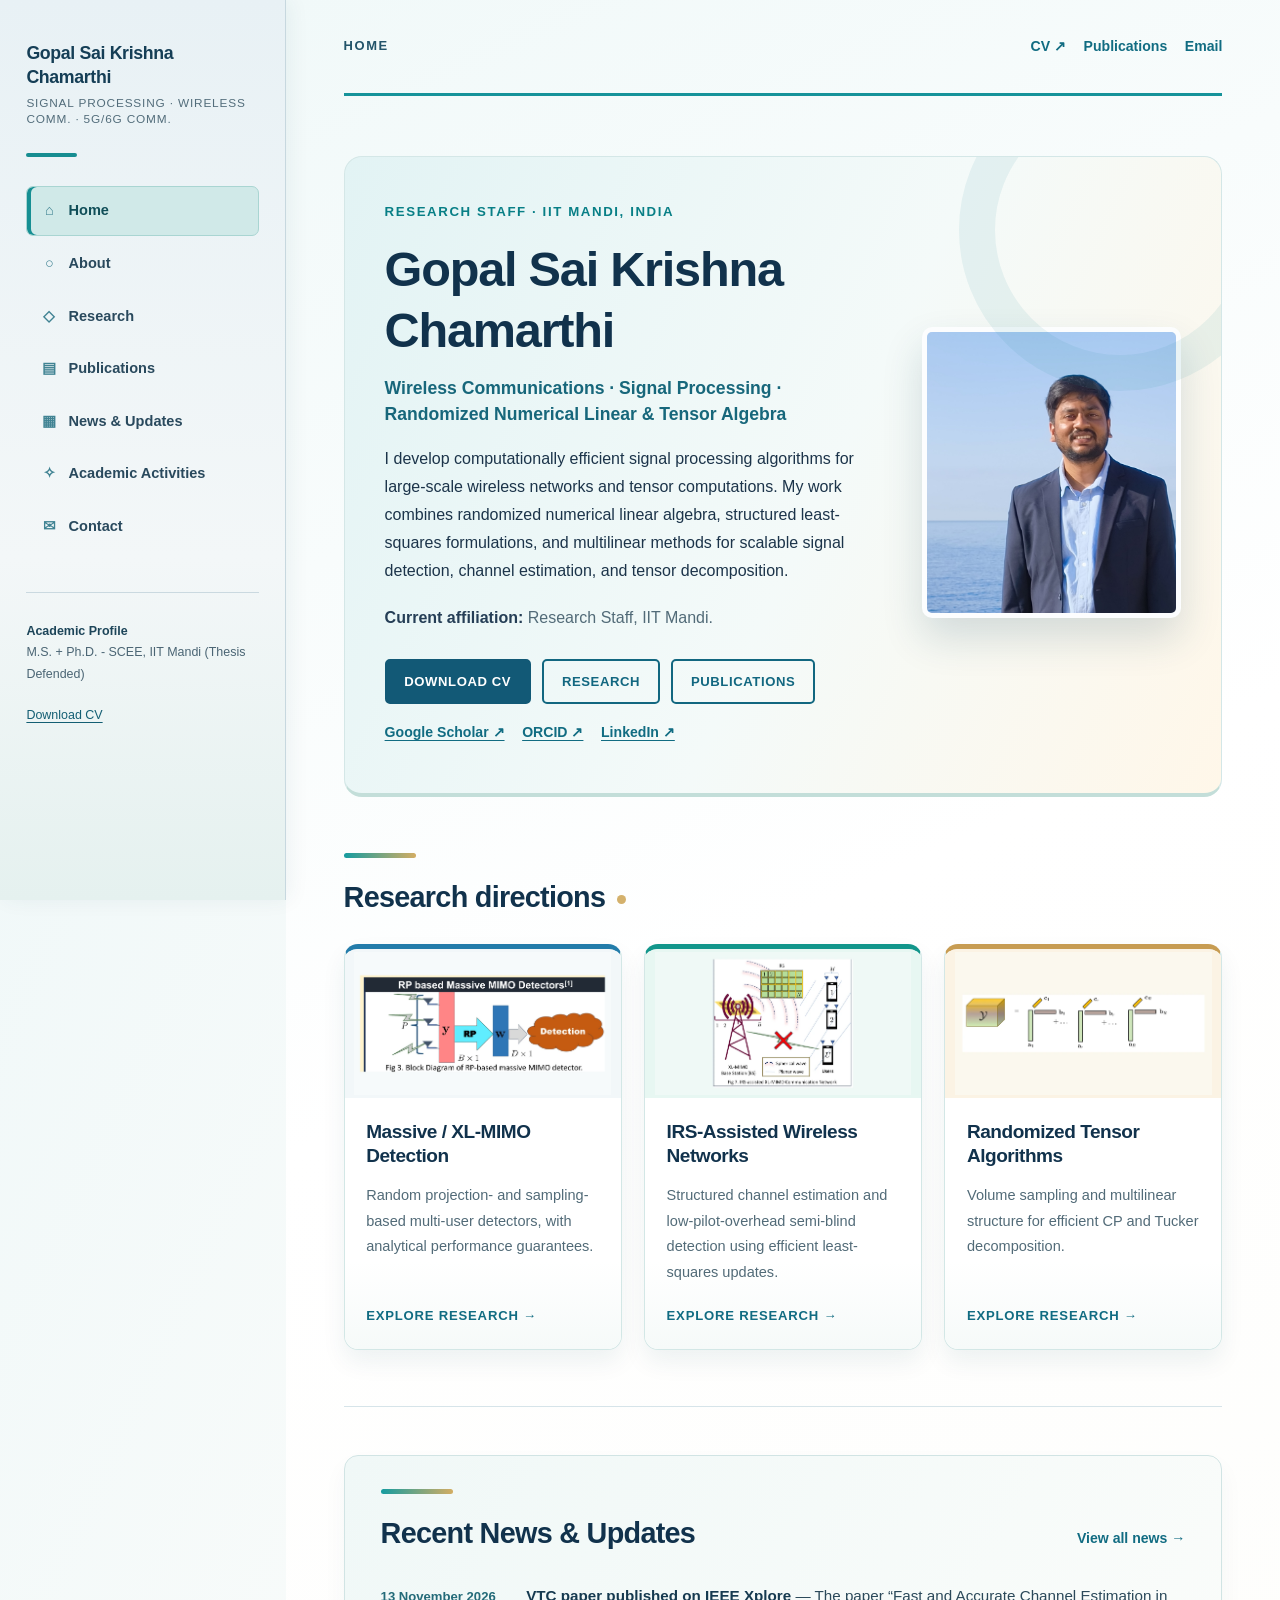
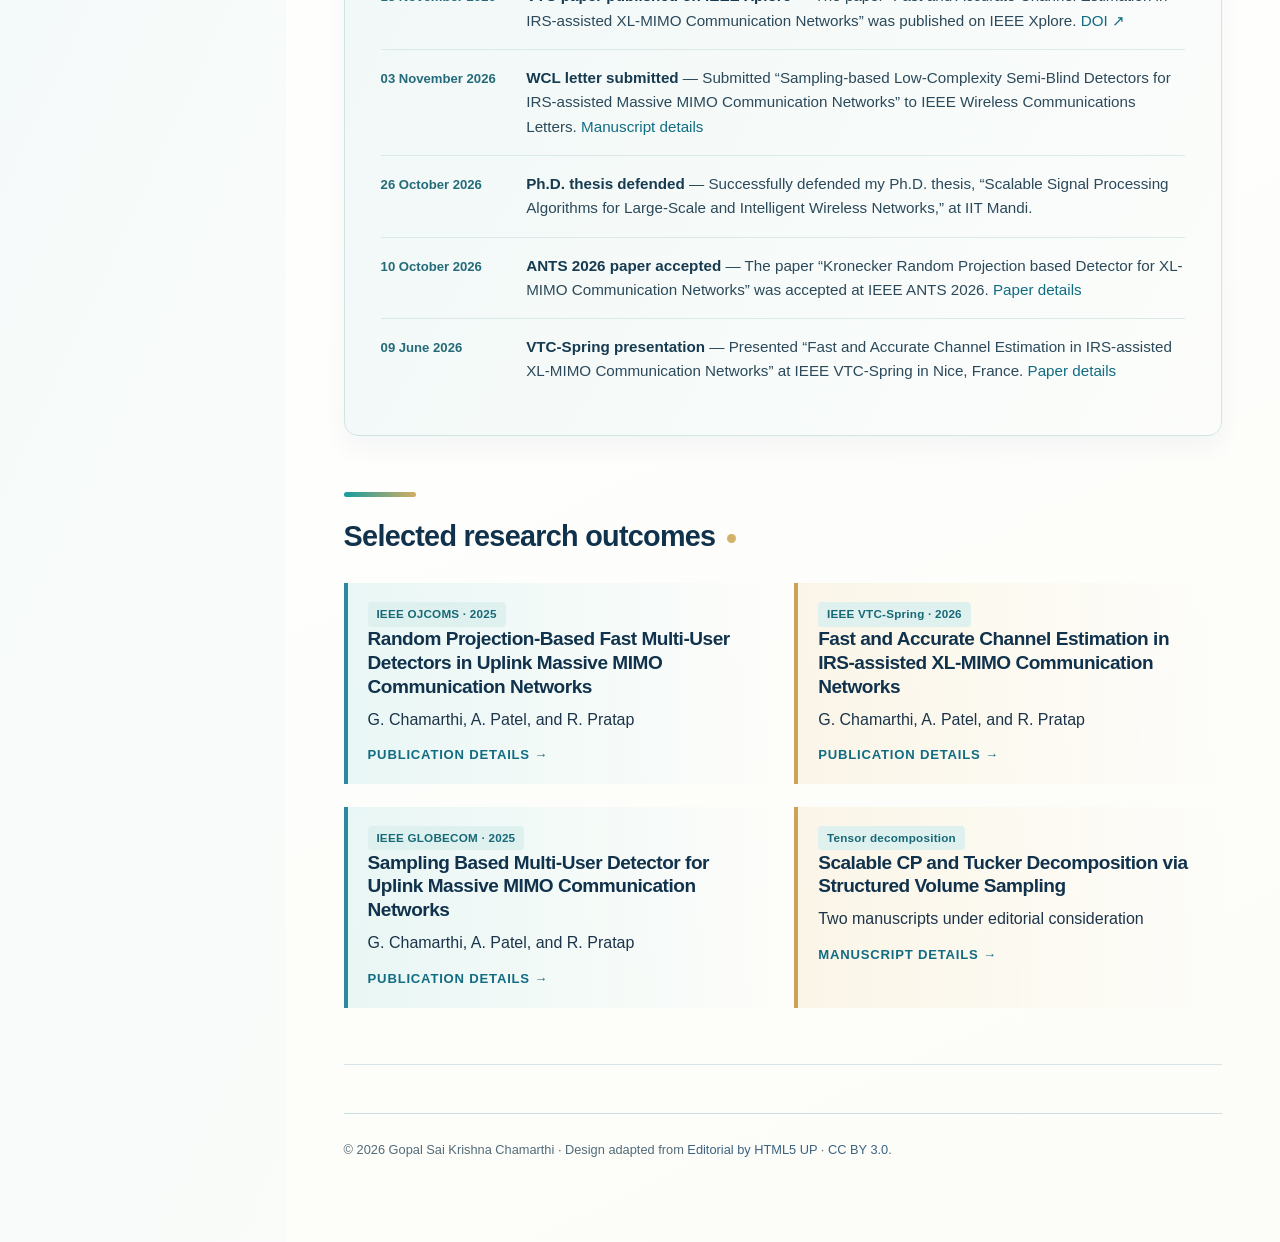
==== index.html @ 13d6a844 "Add files via upload" ====
<!DOCTYPE html>
<html lang="en">
  <head>
    <meta charset="utf-8"/>
    <meta content="width=device-width,initial-scale=1" name="viewport"/>
    <meta content="Research portfolio of Gopal Sai Krishna Chamarthi: wireless communications, scalable signal processing, randomized linear and tensor algebra." name="description"/>
    <meta content="#164f78" name="theme-color"/>
    <title>Home | Gopal Sai Krishna Chamarthi</title>
    <link href="assets/images/favicon.svg" rel="icon" type="image/svg+xml"/>
    <link href="assets/css/custom.css" rel="stylesheet"/>
  </head>
  <body>
    <a class="skip" href="#main-content">Skip to content</a>
    <div class="shell">
      <aside class="sidebar" id="sidebar">
        <a class="brand" href="index.html">Gopal Sai Krishna Chamarthi<small>Signal Processing · Wireless Comm. · 5G/6G Comm.</small></a>
        <div class="side-rule"></div>
        <nav aria-label="Main navigation">
          <a aria-current="page" href="index.html"><span aria-hidden="true">⌂</span>Home</a>
          <a href="about.html"><span aria-hidden="true">○</span>About</a>
          <a href="research.html"><span aria-hidden="true">◇</span>Research</a>
          <a href="publications.html"><span aria-hidden="true">▤</span>Publications</a>
          <a href="news.html"><span aria-hidden="true">▦</span>News &amp; Updates</a>
          <a href="academic.html"><span aria-hidden="true">✧</span>Academic Activities</a>
          <a href="contact.html"><span aria-hidden="true">✉</span>Contact</a>
        </nav>
        <div class="side-bottom">
          <p><strong>Academic Profile</strong><br/>M.S. + Ph.D. - SCEE, IIT Mandi (Thesis Defended)</p>
          <p><a download="" href="assets/documents/Gopal_CV.pdf">Download CV</a></p>
        </div>
      </aside>
      <main class="main" id="main-content">
        <div class="content">
          <header class="topbar">
            <div style="display:flex;align-items:center;gap:1rem">
              <button aria-controls="sidebar" aria-expanded="false" aria-label="Toggle navigation" class="menu-btn" data-menu-toggle="" type="button">☰</button>
              <span class="eyebrow">Home</span>
            </div>
            <div class="top-links">
              <a href="assets/documents/Gopal_CV.pdf" rel="noopener" target="_blank">CV ↗</a>
              <a href="publications.html">Publications</a>
              <a href="mailto:gopalsk43@gmail.com">Email</a>
            </div>
          </header>
          <!-- Homepage introduction and profile links -->
          <section class="hero">
            <div>
              <div class="kicker">Research Staff · IIT Mandi, India</div>
              <h1>Gopal Sai Krishna<br/>Chamarthi</h1>
              <div class="subtitle">Wireless Communications · Signal Processing · Randomized Numerical Linear &amp; Tensor Algebra</div>
              <p>I develop computationally efficient signal processing algorithms for large-scale wireless networks and tensor computations. My work combines randomized numerical linear algebra, structured least-squares formulations, and multilinear methods for scalable signal detection, channel estimation, and tensor decomposition.</p>
              <p class="muted"><strong>Current affiliation: </strong>Research Staff, IIT Mandi.</p>
              <div class="buttons">
                <a class="button primary" download="" href="assets/documents/Gopal_CV.pdf">Download CV</a>
                <a class="button" href="research.html">Research</a>
                <a class="button" href="publications.html">Publications</a>
              </div>
              <div class="profile-shortcuts">
                <a href="https://scholar.google.com/citations?user=K4ahhtEAAAAJ&amp;hl=en&amp;oi=ao" rel="noopener noreferrer" target="_blank">Google Scholar ↗</a>
                <a href="https://orcid.org/0009-0007-7982-9100" rel="noopener noreferrer" target="_blank">ORCID ↗</a>
                <a href="https://www.linkedin.com/in/gopal-sai-krishna-6996a9124/" rel="noopener noreferrer" target="_blank">LinkedIn ↗</a>
              </div>
            </div>
            <div class="portrait"><img alt="Placeholder for academic profile photograph" src="assets/images/profile3.png"/></div>
          </section>
          <section class="section">
            <div class="section-head">
              <div class="section-rule"></div>
              <h2>Research directions</h2>
            </div>
            <div class="grid-3">
              <article class="research-card">
                <img alt="Random-projection detector diagram from a research poster" loading="lazy" src="assets/images/mimo-cover.webp"/>
                <div class="pad">
                  <h3>Massive / XL-MIMO Detection</h3>
                  <p>Random projection- and sampling-based multi-user detectors, with analytical performance guarantees.</p>
                  <a class="mini-link" href="research.html#mimo">Explore research →</a>
                </div>
              </article>
              <article class="research-card">
                <img alt="IRS-assisted XL-MIMO network schematic" loading="lazy" src="assets/images/irs-cover.webp"/>
                <div class="pad">
                  <h3>IRS-Assisted Wireless Networks</h3>
                  <p>Structured channel estimation and low-pilot-overhead semi-blind detection using efficient least-squares updates.</p>
                  <a class="mini-link" href="research.html#irs">Explore research →</a>
                </div>
              </article>
              <article class="research-card">
                <img alt="CP decomposition illustration from a research presentation" loading="lazy" src="assets/images/tensor-cover.webp"/>
                <div class="pad">
                  <h3>Randomized Tensor Algorithms</h3>
                  <p>Volume sampling and multilinear structure for efficient CP and Tucker decomposition.</p>
                  <a class="mini-link" href="research.html#tensors">Explore research →</a>
                </div>
              </article>
            </div>
          </section>
          <!-- Edit the five most recent news entries here -->
          <section aria-labelledby="news-heading" class="news-section" id="latest-news">
            <div class="section-rule"></div>
            <div class="news-header">
              <h2 id="news-heading">Recent News &amp; Updates</h2>
              <a href="news.html">View all news →</a>
            </div>
            <ol class="news-list">
              <li>
                <time class="news-date" datetime="2026-11-13">13 November 2026</time>
                <p><strong>VTC paper published on IEEE Xplore</strong> — The paper “Fast and Accurate Channel Estimation in IRS-assisted XL-MIMO Communication Networks” was published on IEEE Xplore. <a href="https://doi.org/10.1109/VTC2026-Spring68026.2026.11757229" rel="noopener noreferrer" target="_blank">DOI ↗</a></p>
              </li>
              <li>
                <time class="news-date" datetime="2026-11-03">03 November 2026</time>
                <p><strong>WCL letter submitted</strong> — Submitted “Sampling-based Low-Complexity Semi-Blind Detectors for IRS-assisted Massive MIMO Communication Networks” to IEEE Wireless Communications Letters. <a href="publications.html#m3">Manuscript details</a></p>
              </li>
              <li>
                <time class="news-date" datetime="2026-10-26">26 October 2026</time>
                <p><strong>Ph.D. thesis defended</strong> — Successfully defended my Ph.D. thesis, “Scalable Signal Processing Algorithms for Large-Scale and Intelligent Wireless Networks,” at IIT Mandi.</p>
              </li>
              <li>
                <time class="news-date" datetime="2026-10-10">10 October 2026</time>
                <p><strong>ANTS 2026 paper accepted</strong> — The paper “Kronecker Random Projection based Detector for XL-MIMO Communication Networks” was accepted at IEEE ANTS 2026. <a href="publications.html#c1">Paper details</a></p>
              </li>
              <li>
                <time class="news-date" datetime="2026-06-09">09 June 2026</time>
                <p><strong>VTC-Spring presentation</strong> — Presented “Fast and Accurate Channel Estimation in IRS-assisted XL-MIMO Communication Networks” at IEEE VTC-Spring in Nice, France. <a href="publications.html#c2">Paper details</a></p>
              </li>
            </ol>
          </section>
          <section class="section">
            <div class="section-head">
              <div class="section-rule"></div>
              <h2>Selected research outcomes</h2>
            </div>
            <div class="grid-2">
              <div class="entry">
                <span class="topic-tag">IEEE OJCOMS · 2025</span>
                <h3>Random Projection-Based Fast Multi-User Detectors in Uplink Massive MIMO Communication Networks</h3>
                <p>G. Chamarthi, A. Patel, and R. Pratap</p>
                <a class="mini-link" href="publications.html#j1">Publication details →</a>
              </div>
              <div class="entry">
                <span class="topic-tag">IEEE VTC-Spring · 2026</span>
                <h3>Fast and Accurate Channel Estimation in IRS-assisted XL-MIMO Communication Networks</h3>
                <p>G. Chamarthi, A. Patel, and R. Pratap</p>
                <a class="mini-link" href="publications.html#c2">Publication details →</a>
              </div>
              <div class="entry">
                <span class="topic-tag">IEEE GLOBECOM · 2025</span>
                <h3>Sampling Based Multi-User Detector for Uplink Massive MIMO Communication Networks</h3>
                <p>G. Chamarthi, A. Patel, and R. Pratap</p>
                <a class="mini-link" href="publications.html#c3">Publication details →</a>
              </div>
              <div class="entry">
                <span class="topic-tag">Tensor decomposition</span>
                <h3>Scalable CP and Tucker Decomposition via Structured Volume Sampling</h3>
                <p>Two manuscripts under editorial consideration</p>
                <a class="mini-link" href="publications.html#manuscripts">Manuscript details →</a>
              </div>
            </div>
          </section>
          <footer class="footer">© <span id="year">2026</span> Gopal Sai Krishna Chamarthi · Design adapted from <a href="https://html5up.net/editorial">Editorial by HTML5 UP</a> · <a href="https://creativecommons.org/licenses/by/3.0/">CC BY 3.0</a>.</footer>
        </div>
      </main>
    </div>
    <script defer="" src="assets/js/site.js"></script>
  </body>
</html>
---- assets/css/custom.css ----
/* Editorial-inspired academic adaptation. Original template by HTML5 UP (html5up.net), CC BY 3.0. This is independently written CSS, not the official template stylesheet. */

:root {
  --ink: #213448;
  --muted: #617187;
  --blue: #164f78;
  --blue2: #2b719c;
  --line: #dfe7ed;
  --subtle: #f1f6f9;
  --white: #fff;
  --side: #f6f9fb;
  --shadow: 0 17px 50px rgba(23,56,83,.065);
}

* {
  box-sizing: border-box;
}

html {
  scroll-behavior: smooth;
}

body {
  margin: 0;
  background: #fff;
  color: var(--ink);
  font-family: Inter,"Segoe UI",Arial,sans-serif;
  font-size: 16px;
  line-height: 1.75;
}

a {
  color: var(--blue);
  text-decoration: none;
}

a:hover {
  text-decoration: underline;
}

a:focus-visible,button:focus-visible {
  outline: 3px solid #7ab5d3;
  outline-offset: 3px;
}

img {
  max-width: 100%;
  display: block;
}

h1,h2,h3 {
  line-height: 1.25;
  letter-spacing: -.025em;
  color: #162f48;
}

h1 {
  font-size: clamp(2.2rem,3.8vw,3.5rem);
  margin: 0 0 .85rem;
}

h2 {
  font-size: 1.8rem;
  margin: 0 0 1.1rem;
}

h3 {
  font-size: 1.19rem;
  margin: 0 0 .55rem;
}

p {
  margin: .45rem 0 1.2rem;
}

strong {
  color: #253e56;
}

small,.muted {
  color: var(--muted);
}

.shell {
  display: flex;
  min-height: 100vh;
}

.sidebar {
  width: 286px;
  flex: none;
  background: var(--side);
  border-right: 1px solid var(--line);
  position: fixed;
  inset: 0 auto 0 0;
  height: 100vh;
  overflow: auto;
  z-index: 20;
  padding: 2.6rem 1.65rem 1.5rem;
}

.brand {
  display: block;
  color: #163a5a;
  font-weight: 800;
  line-height: 1.35;
  letter-spacing: -.02em;
  font-size: 1.11rem;
  margin-bottom: .75rem;
}

.brand small {
  display: block;
  font-weight: 500;
  font-size: .74rem;
  letter-spacing: .07em;
  text-transform: uppercase;
  margin-top: .4rem;
}

.side-rule,.section-rule {
  width: 51px;
  height: 4px;
  background: var(--blue2);
  border-radius: 99px;
}

.side-rule {
  margin: 1.6rem 0 1.8rem;
}

.sidebar nav {
  display: grid;
  gap: .17rem;
}

.sidebar nav a {
  padding: .7rem .83rem;
  border-radius: 7px;
  font-weight: 600;
  font-size: .91rem;
  color: #455d72;
  display: flex;
  align-items: center;
  gap: .65rem;
}

.sidebar nav a:hover,.sidebar nav a[aria-current="page"] {
  color: var(--blue);
  background: #e4eef5;
  text-decoration: none;
}

.sidebar .side-bottom {
  margin-top: 2.5rem;
  padding-top: 1.3rem;
  border-top: 1px solid var(--line);
  font-size: .78rem;
  color: var(--muted);
}

.sidebar .side-bottom a {
  color: var(--blue);
}

.main {
  margin-left: 286px;
  min-width: 0;
  width: calc(100% - 286px);
}

.content {
  max-width: 1140px;
  margin: auto;
  padding: 0 clamp(1.3rem,4.5vw,4.4rem) 5rem;
}

.topbar {
  min-height: 96px;
  display: flex;
  justify-content: space-between;
  align-items: center;
  gap: 1rem;
  border-bottom: 5px solid var(--blue);
  margin-bottom: 3.75rem;
}

.topbar .eyebrow {
  font-size: .81rem;
  letter-spacing: .12em;
  color: var(--muted);
  text-transform: uppercase;
  font-weight: 750;
}

.top-links {
  display: flex;
  gap: 1.1rem;
  font-size: .88rem;
  align-items: center;
  flex-wrap: wrap;
}

.top-links a {
  font-weight: 650;
}

.menu-btn {
  display: none;
  border: 1px solid var(--line);
  background: white;
  border-radius: 6px;
  padding: .4rem .7rem;
  font-size: 1.2rem;
  cursor: pointer;
  color: var(--blue);
}

.hero {
  display: grid;
  grid-template-columns: 1.55fr .82fr;
  align-items: center;
  gap: 3rem;
  padding: 0 0 3.7rem;
  border-bottom: 1px solid var(--line);
}

.hero .kicker,.page-intro .kicker {
  font-weight: 750;
  color: var(--blue);
  font-size: .83rem;
  letter-spacing: .12em;
  text-transform: uppercase;
  margin: 0 0 1rem;
}

.hero .subtitle {
  font-size: 1.1rem;
  color: var(--blue);
  font-weight: 650;
  line-height: 1.5;
  margin-bottom: 1.1rem;
}

.hero p {
  max-width: 670px;
}

.portrait {
  background: #eaf2f7;
  border-radius: 10px;
  overflow: hidden;
  box-shadow: var(--shadow);
}

.portrait img {
  aspect-ratio: 4/4.5;
  object-fit: cover;
  width: 100%;
}

.buttons {
  display: flex;
  gap: .72rem;
  flex-wrap: wrap;
  margin: 1.7rem 0 0;
}

.button {
  display: inline-flex;
  justify-content: center;
  align-items: center;
  padding: .72rem 1.1rem;
  border: 2px solid var(--blue);
  border-radius: 5px;
  font-size: .82rem;
  font-weight: 800;
  text-transform: uppercase;
  letter-spacing: .045em;
  line-height: 1.35;
  color: var(--blue);
  transition: .16s;
}

.button:hover {
  text-decoration: none;
  background: var(--subtle);
  transform: translateY(-1px);
}

.button.primary {
  background: var(--blue);
  color: white;
}

.button.primary:hover {
  background: #0e3957;
}

.section {
  padding: 3.5rem 0;
  border-bottom: 1px solid var(--line);
}

.section:last-child {
  border-bottom: 0;
}

.section-rule {
  margin: 0 0 1.4rem;
}

.section-head {
  max-width: 760px;
  margin-bottom: 1.75rem;
}

.section-head p {
  color: var(--muted);
}

.grid-3 {
  display: grid;
  grid-template-columns: repeat(3,minmax(0,1fr));
  gap: 1.4rem;
}

.grid-2 {
  display: grid;
  grid-template-columns: repeat(2,minmax(0,1fr));
  gap: 1.4rem;
}

.research-card {
  border: 1px solid var(--line);
  border-radius: 9px;
  overflow: hidden;
  background: var(--white);
  box-shadow: var(--shadow);
  display: flex;
  flex-direction: column;
}

.research-card img {
  aspect-ratio: 1.85;
  object-fit: cover;
}

.research-card .pad {
  padding: 1.35rem;
  display: flex;
  flex-direction: column;
  flex: 1;
}

.research-card p {
  color: var(--muted);
  font-size: .91rem;
  flex: 1;
}

.mini-link {
  font-size: .82rem;
  font-weight: 800;
  text-transform: uppercase;
  letter-spacing: .06em;
}

.page-intro {
  padding-bottom: 2rem;
  margin-bottom: 1.5rem;
  border-bottom: 1px solid var(--line);
}

.page-intro h1 {
  font-size: clamp(2.25rem,3.5vw,3.2rem);
}

.page-intro p {
  max-width: 850px;
  color: var(--muted);
  font-size: 1.07rem;
}

.narrow {
  max-width: 880px;
}

.entry {
  border-left: 3px solid #b0ccdc;
  padding: .25rem 0 .25rem 1.35rem;
  margin: 1.5rem 0;
}

.entry .meta {
  font-size: .9rem;
  color: var(--muted);
  margin-bottom: .4rem;
}

.entry p {
  margin-bottom: .4rem;
}

.entry h3 {
  margin-bottom: .3rem;
}

.research-block {
  padding: 2.6rem 0 3rem;
  border-bottom: 1px solid var(--line);
  scroll-margin-top: 25px;
}

.research-block:last-child {
  border-bottom: 0;
}

.research-block img {
  width: 100%;
  max-height: 330px;
  object-fit: cover;
  border-radius: 9px;
  margin: 1.5rem 0;
}

.research-block ul {
  padding-left: 1.3rem;
}

.topic-tag,.status {
  display: inline-block;
  padding: .13rem .55rem;
  background: #edf5f9;
  border-radius: 4px;
  color: #2a6589;
  font-size: .73rem;
  font-weight: 700;
  letter-spacing: .02em;
}

.status {
  background: #f2f4f6;
  color: #667689;
}

.pub {
  padding: 1.55rem 0;
  border-bottom: 1px solid var(--line);
}

.pub:last-child {
  border-bottom: 0;
}

.pub .bib {
  margin: .32rem 0 .55rem;
  line-height: 1.65;
}

.pub .authors {
  font-size: .93rem;
  color: #4a6075;
  margin-bottom: .15rem;
}

.pub .venue {
  font-size: .91rem;
  color: var(--muted);
  margin: .12rem 0;
}

.pub-links {
  display: flex;
  gap: .6rem;
  flex-wrap: wrap;
  margin-top: .65rem;
}

.pub-links a {
  border: 1px solid #c2d6e3;
  border-radius: 4px;
  padding: .18rem .6rem;
  font-size: .78rem;
  font-weight: 750;
}

.pub-links a:hover {
  background: var(--subtle);
  text-decoration: none;
}

.note {
  border-left: 3px solid #7ca8bf;
  background: #f4f8fb;
  padding: 1rem 1.25rem;
  font-size: .91rem;
  color: #4c6072;
  border-radius: 0 5px 5px 0;
}

.timeline {
  display: grid;
  gap: .35rem;
}

.two-col-info {
  display: grid;
  grid-template-columns: 1fr 1fr;
  gap: 2rem;
}

.chip-list {
  display: flex;
  gap: .65rem;
  flex-wrap: wrap;
}

.chip {
  background: #ecf3f7;
  border-radius: 99px;
  font-size: .82rem;
  padding: .3rem .78rem;
  color: #255577;
  font-weight: 600;
}

.footer {
  margin-top: 3rem;
  border-top: 1px solid var(--line);
  padding-top: 1.6rem;
  font-size: .8rem;
  color: var(--muted);
}

.footer a {
  color: #3b6380;
}

.contact-box {
  border: 1px solid var(--line);
  border-radius: 8px;
  padding: 1.4rem 1.7rem;
  background: #fbfdfe;
}

.placeholder {
  font-size: .84rem;
  color: #60778a;
  background: #f1f6f8;
  border: 1px dashed #b8cbd7;
  border-radius: 6px;
  padding: .8rem 1rem;
  margin-top: 1rem;
}

.simple-list li {
  margin-bottom: .55rem;
}

.skip {
  position: absolute;
  left: -9999px;
  top: 0;
  background: #fff;
  padding: .5rem;
  z-index: 100;
}

.skip:focus {
  left: 1rem;
}

.link-pending {
  color: var(--muted);
  border-bottom: 1px dashed #a9bbc7;
  font-size: .83rem;
}

@media (max-width:1120px) {
  .grid-3 {
    grid-template-columns: repeat(2,minmax(0,1fr));
  }
  .hero {
    grid-template-columns: 1.4fr .75fr;
    gap: 2rem;
  }
}

@media (max-width:850px) {
  .sidebar {
    transform: translateX(-102%);
    transition: transform .22s;
    width: min(285px,84vw);
    box-shadow: 8px 0 30px rgba(0,0,0,.08);
  }
  body.nav-open .sidebar {
    transform: translateX(0);
  }
  .main {
    margin-left: 0;
    width: 100%;
  }
  .menu-btn {
    display: block;
  }
  .topbar {
    min-height: 75px;
    margin-bottom: 2.2rem;
  }
  .top-links {
    gap: .7rem;
  }
  .content {
    padding: 0 1.4rem 3rem;
  }
  body.nav-open:after {
    content: "";
    position: fixed;
    inset: 0;
    background: rgba(15,35,53,.35);
    z-index: 15;
  }
}

@media (max-width:620px) {
  h1 {
    font-size: 2.18rem;
  }
  .hero {
    grid-template-columns: 1fr;
  }
  .portrait {
    max-width: 235px;
    grid-row: 1;
  }
  .portrait img {
    aspect-ratio: 1/1.08;
  }
  .grid-3,.grid-2,.two-col-info {
    grid-template-columns: 1fr;
  }
  .top-links a:nth-child(2) {
    display: none;
  }
  .section {
    padding: 2.5rem 0;
  }
  .topbar .eyebrow {
    font-size: .7rem;
  }
}

@media (prefers-reduced-motion:reduce) {
  html {
    scroll-behavior: auto;
  }
  *,*:before,*:after {
    transition: none !important;
  }
}

/* v2: richer academic palette, with light, readable content surfaces */

:root {
  --ink: #1c344a;
  --muted: #526b78;
  --blue: #155c78;
  --blue2: #13929a;
  --line: #d6e4e9;
  --subtle: #eaf5f5;
  --side: #102e46;
  --shadow: 0 16px 38px rgba(14,55,72,.1);
}

body {
  background: linear-gradient(115deg,#edf7f8 0%,#f8fbfa 43%,#fdfcf9 100%);
}

h1,h2,h3 {
  color: #11324c;
}

.main {
  background: linear-gradient(155deg,#f1f9f9 0,#fff 35%,#fcfcf8 100%);
}

.sidebar {
  background: linear-gradient(172deg,#0c2b45 0%,#164660 58%,#12676a 100%);
  border-right: 0;
  box-shadow: 8px 0 34px rgba(8,38,59,.13);
}

.brand {
  color: #fff;
}

.brand small {
  color: #c1dee4;
}

.side-rule {
  background: #e3b86b;
}

.sidebar nav a {
  color: #d6e8ed;
}

.sidebar nav a:hover,.sidebar nav a[aria-current="page"] {
  background: rgba(255,255,255,.14);
  color: #fff;
}

.sidebar nav a[aria-current="page"] {
  box-shadow: inset 3px 0 0 #e3b86b;
}

.sidebar .side-bottom {
  border-color: rgba(255,255,255,.2);
  color: #c9dfe7;
}

.sidebar .side-bottom strong {
  color: #fff;
}

.sidebar .side-bottom a {
  color: #e4ca99;
}

.topbar {
  border-bottom: 3px solid #16939a;
}

.topbar .eyebrow {
  color: #23546a;
}

a {
  color: #116c82;
}

.top-links a:hover {
  color: #0a9b99;
}

.hero {
  position: relative;
  margin-top: .2rem;
  padding: 2.7rem 2.5rem 3rem;
  border: 1px solid #d4e7e7;
  border-bottom: 4px solid #c3ded9;
  border-radius: 18px;
  background: linear-gradient(115deg,#e2f3f4 0%,#f4faf9 54%,#fff7e9 100%);
  overflow: hidden;
}

.hero:before {
  content: "";
  position: absolute;
  right: -60px;
  top: -88px;
  width: 250px;
  height: 250px;
  border: 36px solid rgba(16,134,144,.08);
  border-radius: 50%;
  pointer-events: none;
}

.hero .kicker,.page-intro .kicker {
  color: #087f86;
}

.hero .subtitle {
  color: #17677b;
}

.portrait {
  border: 5px solid rgba(255,255,255,.85);
  box-shadow: 0 20px 40px rgba(20,71,91,.16);
}

.button {
  border-color: #126780;
  color: #126780;
}

.button.primary {
  background: #125976;
  border-color: #125976;
}

.button.primary:hover {
  background: #0d405c;
}

.button:not(.primary):hover {
  background: #e1f3f2;
}

.section-rule {
  background: linear-gradient(90deg,#169ca0,#d3ad63);
  width: 72px;
  height: 5px;
}

.section-head h2:after {
  content: "";
  display: inline-block;
  width: 9px;
  height: 9px;
  background: #d4b16c;
  margin-left: 12px;
  border-radius: 50%;
  vertical-align: middle;
}

.research-card {
  border-color: #d3e7e6;
  border-radius: 14px;
  transition: transform .2s,box-shadow .2s;
  box-shadow: 0 12px 24px rgba(18,75,90,.07);
}

.research-card:hover {
  transform: translateY(-4px);
  box-shadow: 0 20px 38px rgba(18,75,90,.14);
}

.research-card:nth-child(1) {
  border-top: 5px solid #237caa;
}

.research-card:nth-child(2) {
  border-top: 5px solid #12968b;
}

.research-card:nth-child(3) {
  border-top: 5px solid #c79c52;
}

.research-card img {
  background: #e7f2f6;
}

.research-card:nth-child(2) img {
  background: #e7f7f2;
}

.research-card:nth-child(3) img {
  background: #fbf3e4;
}

.research-card .pad {
  background: linear-gradient(180deg,#fff 65%,#f6faf9);
}

.entry {
  border-left: 4px solid #2d899f;
  background: linear-gradient(90deg,rgba(222,243,242,.65),rgba(255,255,255,0));
  border-radius: 0 8px 8px 0;
  padding: 1rem 1.25rem;
  margin: 0;
}

.grid-2 .entry:nth-child(even) {
  border-left-color: #c9a358;
  background: linear-gradient(90deg,rgba(250,243,225,.75),rgba(255,255,255,0));
}

.page-intro {
  background: linear-gradient(110deg,#e6f4f5 0%,#f8fbfb 80%);
  border: 1px solid #d5e9e8;
  border-left: 6px solid #178e95;
  border-radius: 12px;
  padding: 2rem 2.1rem;
  margin-bottom: 2.1rem;
}

.page-intro p {
  margin-bottom: 0;
}

.topic-tag {
  background: #dff1ef;
  color: #176977;
}

.status {
  background: #fff2dc;
  color: #806336;
}

.research-block {
  padding: 2.5rem 1.1rem;
}

.research-block img {
  border: 1px solid #d5e6e8;
  box-shadow: 0 10px 30px rgba(19,63,83,.08);
}

.pub {
  border-bottom-color: #dbe8ea;
}

.pub-links a {
  border-color: #add5d5;
  background: #eff9f7;
}

.pub-links a:hover {
  background: #d7efeb;
}

.chip {
  background: #e0f2ef;
  color: #176b76;
}

.note {
  border-left-color: #c8a25d;
  background: #fff8e9;
}

.contact-box {
  background: linear-gradient(125deg,#eff9f9,#fffaf0);
  border-color: #cde5e4;
}

.placeholder {
  background: #eff8f7;
  border-color: #94c5c5;
}

.footer {
  border-color: #cbdfe2;
}

@media (max-width:620px) {
  .hero {
    padding: 1.6rem 1.25rem 2rem;
  }
  .page-intro {
    padding: 1.5rem 1.2rem;
  }
  .research-block {
    padding-left: 0;
    padding-right: 0;
  }
}

/* v3 accessibility: light slate sidebar + clear navy navigation */

:root {
  --side: #eaf1f5;
}

.sidebar {
  background: linear-gradient(180deg,#e8f1f5 0%,#f3f7f8 62%,#e5f1ef 100%);
  border-right: 1px solid #c7d8df;
  box-shadow: 4px 0 20px rgba(24,62,83,.06);
}

.brand {
  color: #153e56;
  font-weight: 750;
}

.brand small {
  color: #536d7b;
}

.side-rule {
  background: #168d91;
}

.sidebar nav a {
  color: #29495d;
  font-weight: 600;
  border: 1px solid transparent;
}

.sidebar nav a:hover {
  background: #d9e9ed;
  color: #123e54;
  border-color: #cadfe3;
}

.sidebar nav a[aria-current="page"] {
  background: #d0e9e8;
  color: #104e58;
  border-color: #a9d5d2;
  box-shadow: inset 4px 0 0 #168f93;
  font-weight: 700;
}

.sidebar nav a span[aria-hidden="true"] {
  color: #408393;
  min-width: 1.2em;
  display: inline-block;
  text-align: center;
}

.sidebar .side-bottom {
  border-color: #cad9e0;
  color: #4b6574;
}

.sidebar .side-bottom strong {
  color: #1d4559;
}

.sidebar .side-bottom a {
  color: #135e73;
  text-decoration: underline;
  text-underline-offset: 3px;
}

.news-section {
  background: linear-gradient(120deg,#f0f8f7,#fcfdfb);
  border: 1px solid #d1e4e4;
  border-radius: 14px;
  padding: 2.05rem 2.25rem;
  margin-top: 3rem;
  box-shadow: 0 12px 24px rgba(23,70,82,.045);
}

.news-header {
  display: flex;
  align-items: baseline;
  justify-content: space-between;
  gap: 1rem;
  flex-wrap: wrap;
}

.news-header h2 {
  margin: 0;
}

.news-header a {
  font-weight: 750;
  font-size: .88rem;
}

.news-list {
  list-style: none;
  padding: 0;
  margin: 1rem 0 .15rem;
}

.news-list li {
  display: grid;
  grid-template-columns: 124px minmax(0,1fr);
  gap: 1.35rem;
  padding: 1rem 0;
  border-bottom: 1px solid #dce9e9;
  align-items: baseline;
}

.news-list li:last-child {
  border-bottom: 0;
}

.news-date {
  display: inline-block;
  color: #246b79;
  font-size: .82rem;
  font-weight: 750;
  line-height: 1.5;
}

.news-list p {
  margin: 0;
  font-size: .95rem;
  line-height: 1.6;
  color: #2b495a;
}

.news-list p strong {
  color: #163a50;
}

.news-archive {
  margin-top: 0;
}

.news-archive .news-list li {
  grid-template-columns: 140px minmax(0,1fr);
}

@media (max-width:620px) {
  .news-section {
    padding: 1.35rem 1.2rem;
    margin-top: 2rem;
  }
  .news-list li,.news-archive .news-list li {
    display: block;
  }
  .news-date {
    display: block;
    margin-bottom: .35rem;
  }
}

/* Version 4: uniform education cards and validated academic profile links */

.education-entry {
  margin: 0 0 1.2rem !important;
  padding: 1.35rem 1.5rem !important;
  border: 1px solid #d4e5e8 !important;
  border-left: 4px solid #178e95 !important;
  background: #f6fafb !important;
  border-radius: 9px !important;
  box-shadow: 0 7px 22px rgba(22,79,105,.035);
}

.education-entry + .education-entry {
  margin-top: 1.35rem !important;
  border-left-color: #c39c58 !important;
  background: #fcfaf5 !important;
}

.education-entry h3 {
  margin-bottom: .35rem;
}

.education-entry .meta {
  margin-bottom: .8rem;
}

.funding-note {
  font-size: .83rem;
  color: #627687;
  font-style: italic;
}

.profile-shortcuts {
  display: flex;
  flex-wrap: wrap;
  gap: .6rem 1.1rem;
  margin: 1rem 0 0;
}

.profile-shortcuts a {
  font-size: .88rem;
  font-weight: 700;
  text-decoration: underline;
  text-underline-offset: 3px;
}

.about-shortcuts {
  margin: 0 0 1rem;
}

.profile-link {
  display: inline-flex;
  text-decoration: none;
  border: 1px solid #cce3e2;
}

.profile-link:hover {
  background: #d5eeec;
  text-decoration: none;
}

/* Paper and synopsis figures: show complete diagrams without cropped labels. */

.research-card img {
  object-fit: contain;
  background: #f2f7f9;
  padding: .2rem;
}

.research-block > img {
  object-fit: contain;
  max-height: 420px;
  height: auto;
  background: #f7fafc;
  padding: .7rem;
}

.figure-pair {
  display: grid;
  grid-template-columns: repeat(2,minmax(0,1fr));
  gap: 1.2rem;
  margin: 1.4rem 0;
}

.figure-pair figure {
  margin: 0;
  padding: .6rem;
  border: 1px solid #d5e6e8;
  border-radius: 8px;
  background: #f7fafc;
}

.figure-pair img {
  width: 100%;
  max-height: 250px;
  object-fit: contain;
  box-shadow: none;
  border: none;
  margin: 0;
}

.figure-pair figcaption {
  font-size: .79rem;
  color: #5c7385;
  margin-top: .55rem;
}

@media (max-width:700px) {
  .figure-pair {
    grid-template-columns: 1fr;
  }
}

/* Research page: original poster preview and responsive slide carousels */

.poster-preview {
  max-width: 620px;
  margin: 1.9rem auto 2.3rem;
  padding: 1rem;
  border: 1px solid #d3e6e8;
  border-radius: 14px;
  background: linear-gradient(165deg,#eff8f8,#fbfdfb);
  box-shadow: 0 10px 30px rgba(18,56,75,.06);
}

.research-block .poster-preview img {
  height: auto;
  width: 100%;
  max-height: 510px;
  object-fit: contain;
  box-shadow: none;
  border: 0;
  background: transparent;
  margin: 0;
  padding: 0;
  transition: transform .18s ease;
}

.poster-preview a:first-child {
  display: block;
  border-radius: 8px;
  overflow: hidden;
}

.poster-preview a:first-child:hover img {
  transform: scale(1.015);
}

.poster-preview figcaption {
  display: flex;
  justify-content: space-between;
  align-items: center;
  gap: .5rem 1rem;
  flex-wrap: wrap;
  margin-top: .8rem;
  font-size: .83rem;
  color: #3e5869;
}

.poster-preview figcaption a {
  font-weight: 750;
  white-space: nowrap;
}

.research-slides {
  margin: 2.1rem 0 2.3rem;
}

.research-slides-head {
  display: flex;
  align-items: baseline;
  justify-content: space-between;
  gap: 1rem;
  flex-wrap: wrap;
  margin-bottom: .65rem;
}

.research-slides-head h3 {
  font-size: 1.28rem;
  margin: 0;
}

.slides-hint {
  font-size: .83rem;
  color: #637c89;
}

.slide-carousel {
  background: linear-gradient(145deg,#edf6f6,#f6f9fa);
  padding: .85rem;
  border: 1px solid #c7dfdf;
  border-radius: 14px;
  box-shadow: 0 10px 28px rgba(16,65,83,.06);
}

.carousel-stage {
  background: #fff;
  border: 1px solid #d3e5e7;
  border-radius: 9px;
  overflow: hidden;
  min-width: 0;
}

.carousel-slide {
  padding: 0;
  margin: 0;
}

.carousel-slide[hidden] {
  display: none !important;
}

.carousel-slide>a {
  display: block;
  line-height: 0;
  background: #fff;
}

.research-block .carousel-slide img {
  width: 100%;
  max-height: none;
  height: auto;
  aspect-ratio: 16/9;
  object-fit: contain;
  margin: 0;
  padding: 0;
  border: 0;
  border-radius: 0;
  box-shadow: none;
  background: #fff;
}

.carousel-slide figcaption {
  display: flex;
  align-items: center;
  justify-content: space-between;
  gap: .5rem 1rem;
  flex-wrap: wrap;
  padding: .75rem 1rem;
  font-size: .88rem;
  color: #415e70;
  background: #fff;
  border-top: 1px solid #e4ecee;
  line-height: 1.4;
}

.carousel-slide figcaption a {
  white-space: nowrap;
  font-weight: 700;
}

.carousel-toolbar {
  display: none;
  align-items: center;
  gap: .65rem;
  padding: .86rem .15rem .1rem;
}

.slide-carousel.is-ready .carousel-toolbar {
  display: flex;
}

.carousel-nav {
  border: 1px solid #a7cbcf;
  background: #fff;
  color: #125472;
  padding: .48rem .85rem;
  font-family: inherit;
  font-size: .85rem;
  font-weight: 700;
  line-height: 1.3;
  border-radius: 7px;
  cursor: pointer;
  white-space: nowrap;
}

.carousel-nav:hover {
  background: #dcefee;
}

.carousel-pips {
  display: flex;
  align-items: center;
  gap: .42rem;
  justify-content: center;
  flex: 1;
  flex-wrap: wrap;
}

.carousel-pip {
  display: inline-block;
  width: 11px;
  height: 11px;
  border: 1px solid #719baa;
  background: #fff;
  border-radius: 50%;
  padding: 0;
  cursor: pointer;
  transition: background .18s ease,transform .18s ease;
}

.carousel-pip[aria-current="true"] {
  background: #0f7f89;
  border-color: #0f7f89;
  transform: scale(1.16);
}

.carousel-position {
  font-size: .82rem;
  font-weight: 700;
  color: #426373;
  min-width: 48px;
  text-align: center;
  white-space: nowrap;
}

@media (max-width:620px) {
  .research-slides {
    margin: 1.5rem 0;
  }
  .slide-carousel {
    padding: .5rem;
  }
  .carousel-slide figcaption {
    display: block;
    padding: .55rem .7rem;
  }
  .carousel-slide figcaption a {
    display: inline-block;
    margin-top: .2rem;
  }
  .carousel-nav {
    padding: .42rem .54rem;
  }
  .carousel-nav span {
    display: none;
  }
  .carousel-toolbar {
    gap: .3rem;
  }
  .carousel-position {
    font-size: .75rem;
    min-width: 39px;
  }
  .carousel-pips {
    gap: .3rem;
  }
  .carousel-pip {
    width: 10px;
    height: 10px;
  }
  .research-block .poster-preview img {
    max-height: 430px;
  }
}
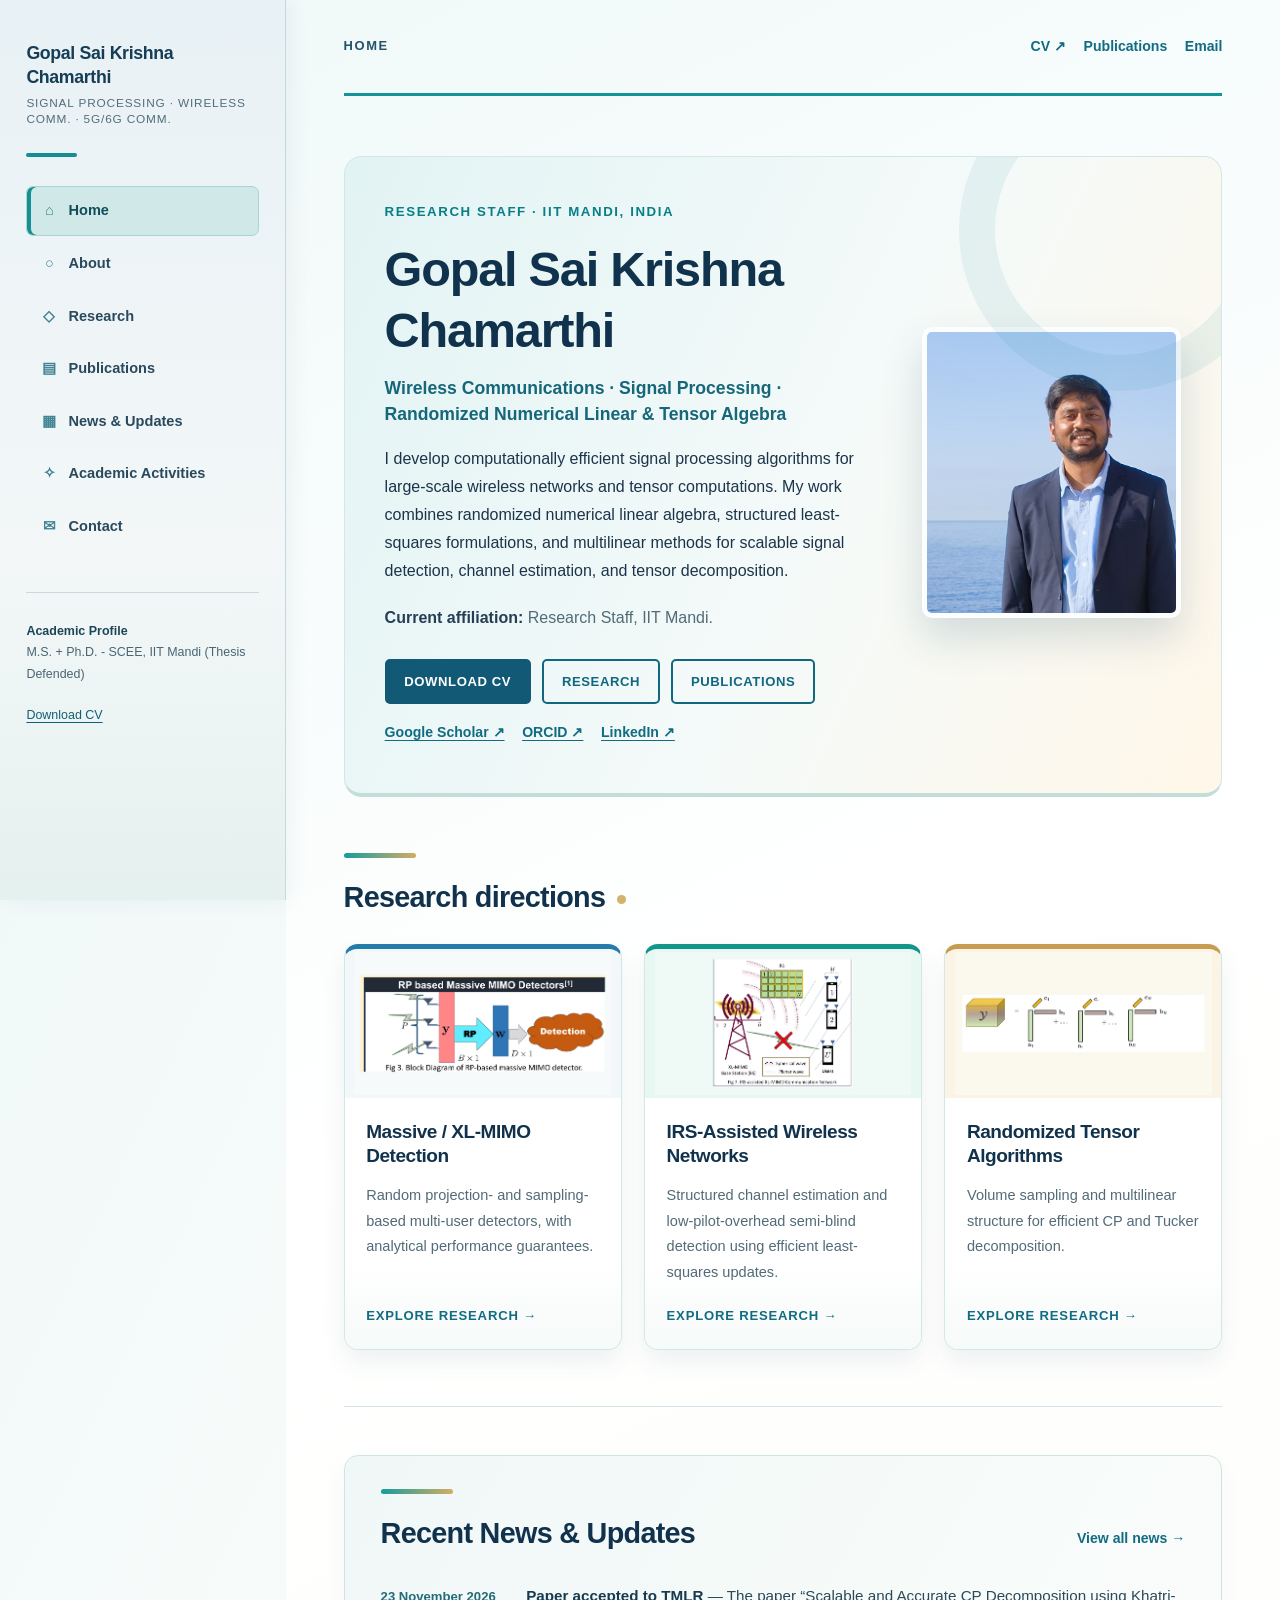
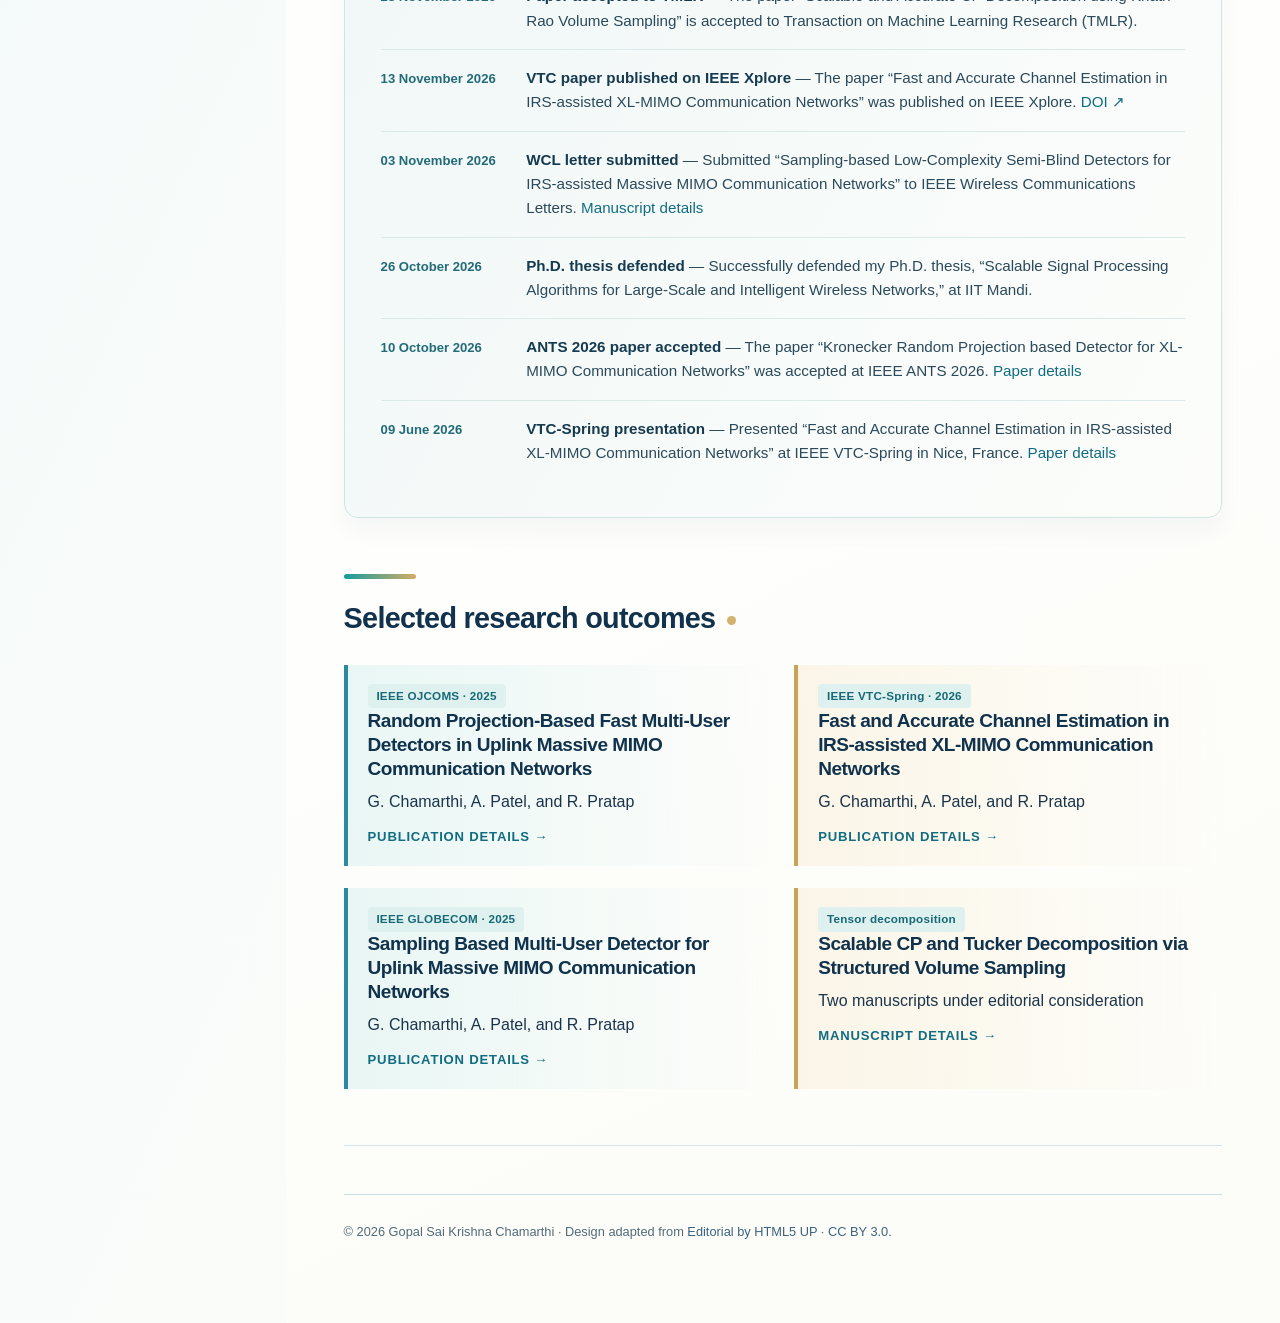
==== commit 3a635038: "Updated TMLR status" ====
--- a/index.html
+++ b/index.html
@@ -104,6 +104,10 @@
             </div>
             <ol class="news-list">
               <li>
+                <time class="news-date" datetime="2026-11-23">23 November 2026</time>
+                <p><strong>Paper accepted to TMLR</strong> — The paper “Scalable and Accurate CP Decomposition using Khatri-Rao Volume Sampling” is accepted to Transaction on Machine Learning Research (TMLR).</p>
+              </li>
+              <li>
                 <time class="news-date" datetime="2026-11-13">13 November 2026</time>
                 <p><strong>VTC paper published on IEEE Xplore</strong> — The paper “Fast and Accurate Channel Estimation in IRS-assisted XL-MIMO Communication Networks” was published on IEEE Xplore. <a href="https://doi.org/10.1109/VTC2026-Spring68026.2026.11757229" rel="noopener noreferrer" target="_blank">DOI ↗</a></p>
               </li>
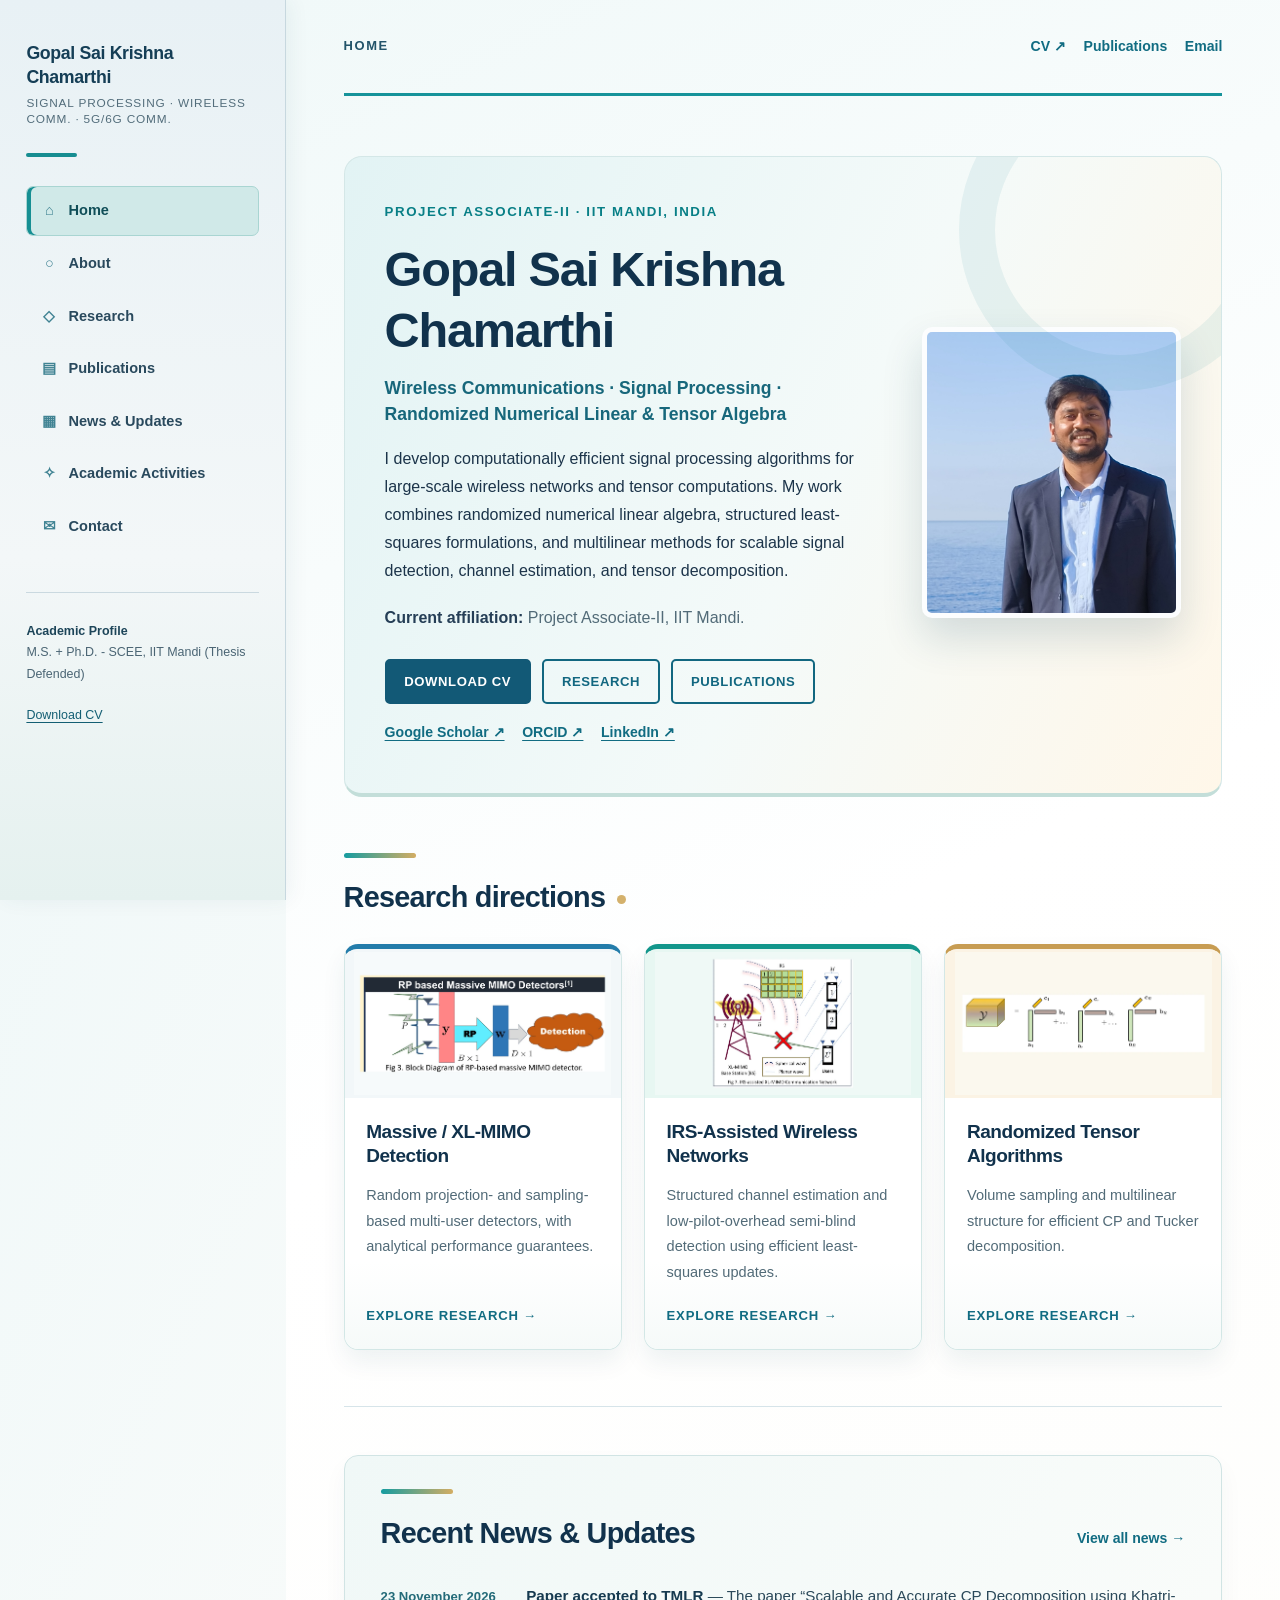
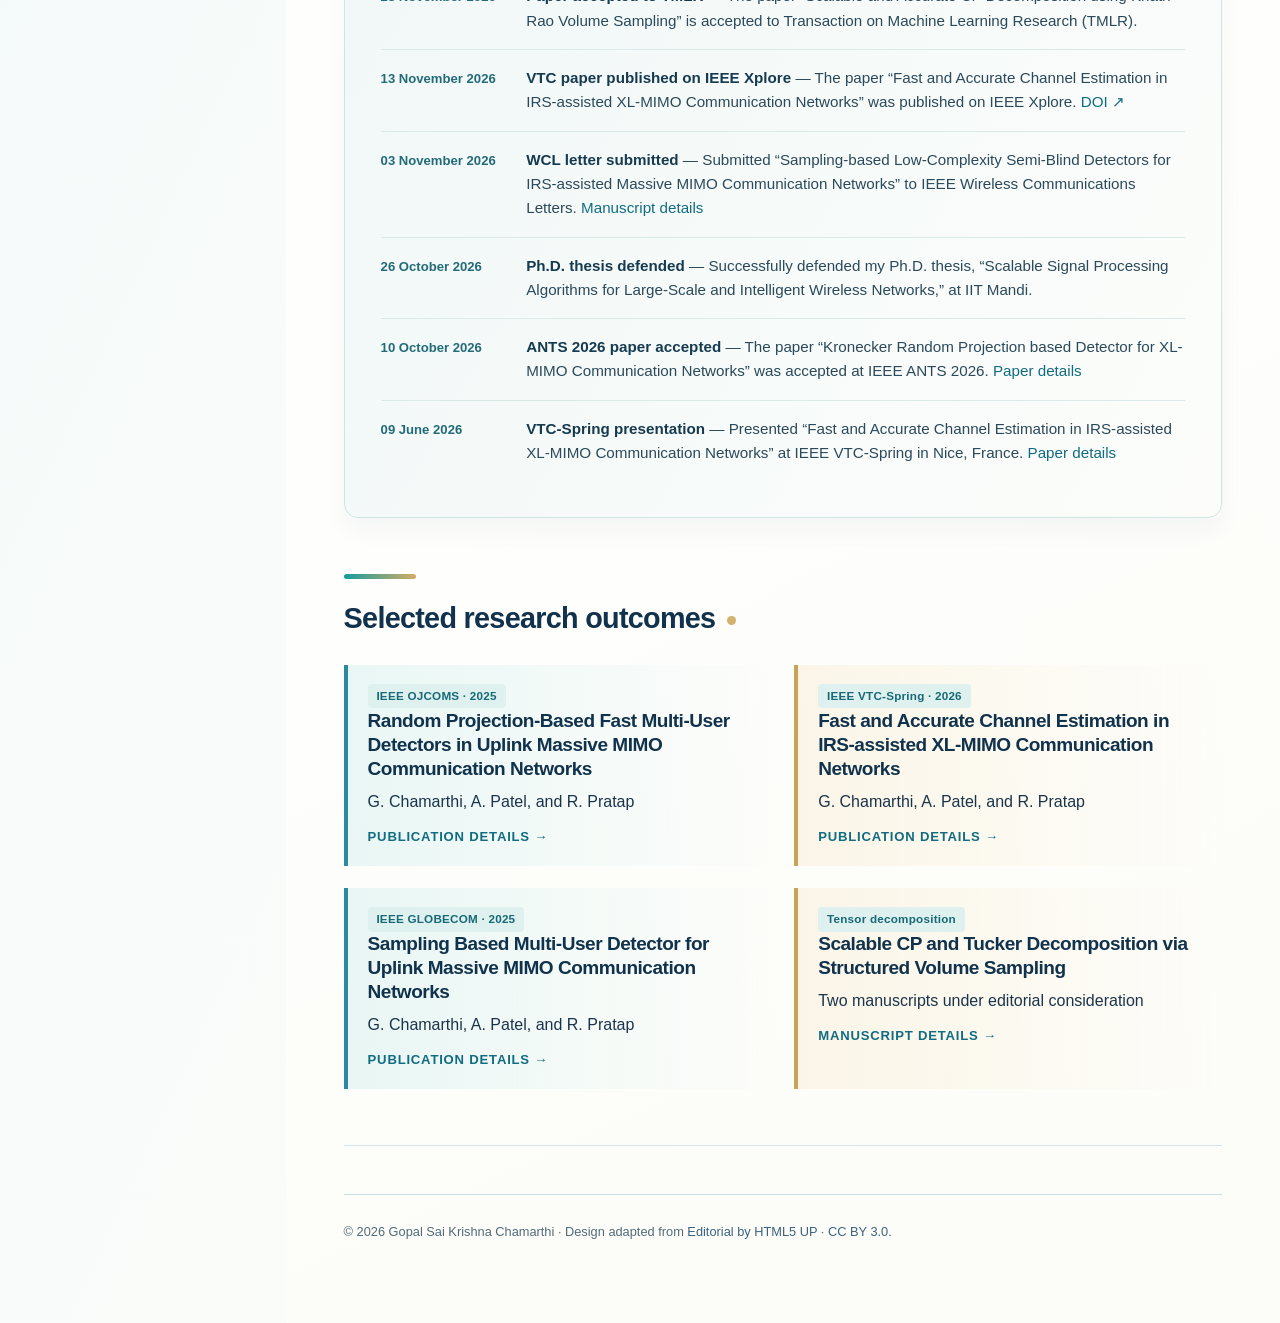
==== commit 7fc764cc: "Update index.html" ====
--- a/index.html
+++ b/index.html
@@ -45,11 +45,11 @@
           <!-- Homepage introduction and profile links -->
           <section class="hero">
             <div>
-              <div class="kicker">Research Staff · IIT Mandi, India</div>
+              <div class="kicker">Project Associate-II · IIT Mandi, India</div>
               <h1>Gopal Sai Krishna<br/>Chamarthi</h1>
               <div class="subtitle">Wireless Communications · Signal Processing · Randomized Numerical Linear &amp; Tensor Algebra</div>
               <p>I develop computationally efficient signal processing algorithms for large-scale wireless networks and tensor computations. My work combines randomized numerical linear algebra, structured least-squares formulations, and multilinear methods for scalable signal detection, channel estimation, and tensor decomposition.</p>
-              <p class="muted"><strong>Current affiliation: </strong>Research Staff, IIT Mandi.</p>
+              <p class="muted"><strong>Current affiliation: </strong>Project Associate-II, IIT Mandi.</p>
               <div class="buttons">
                 <a class="button primary" download="" href="assets/documents/Gopal_CV.pdf">Download CV</a>
                 <a class="button" href="research.html">Research</a>
